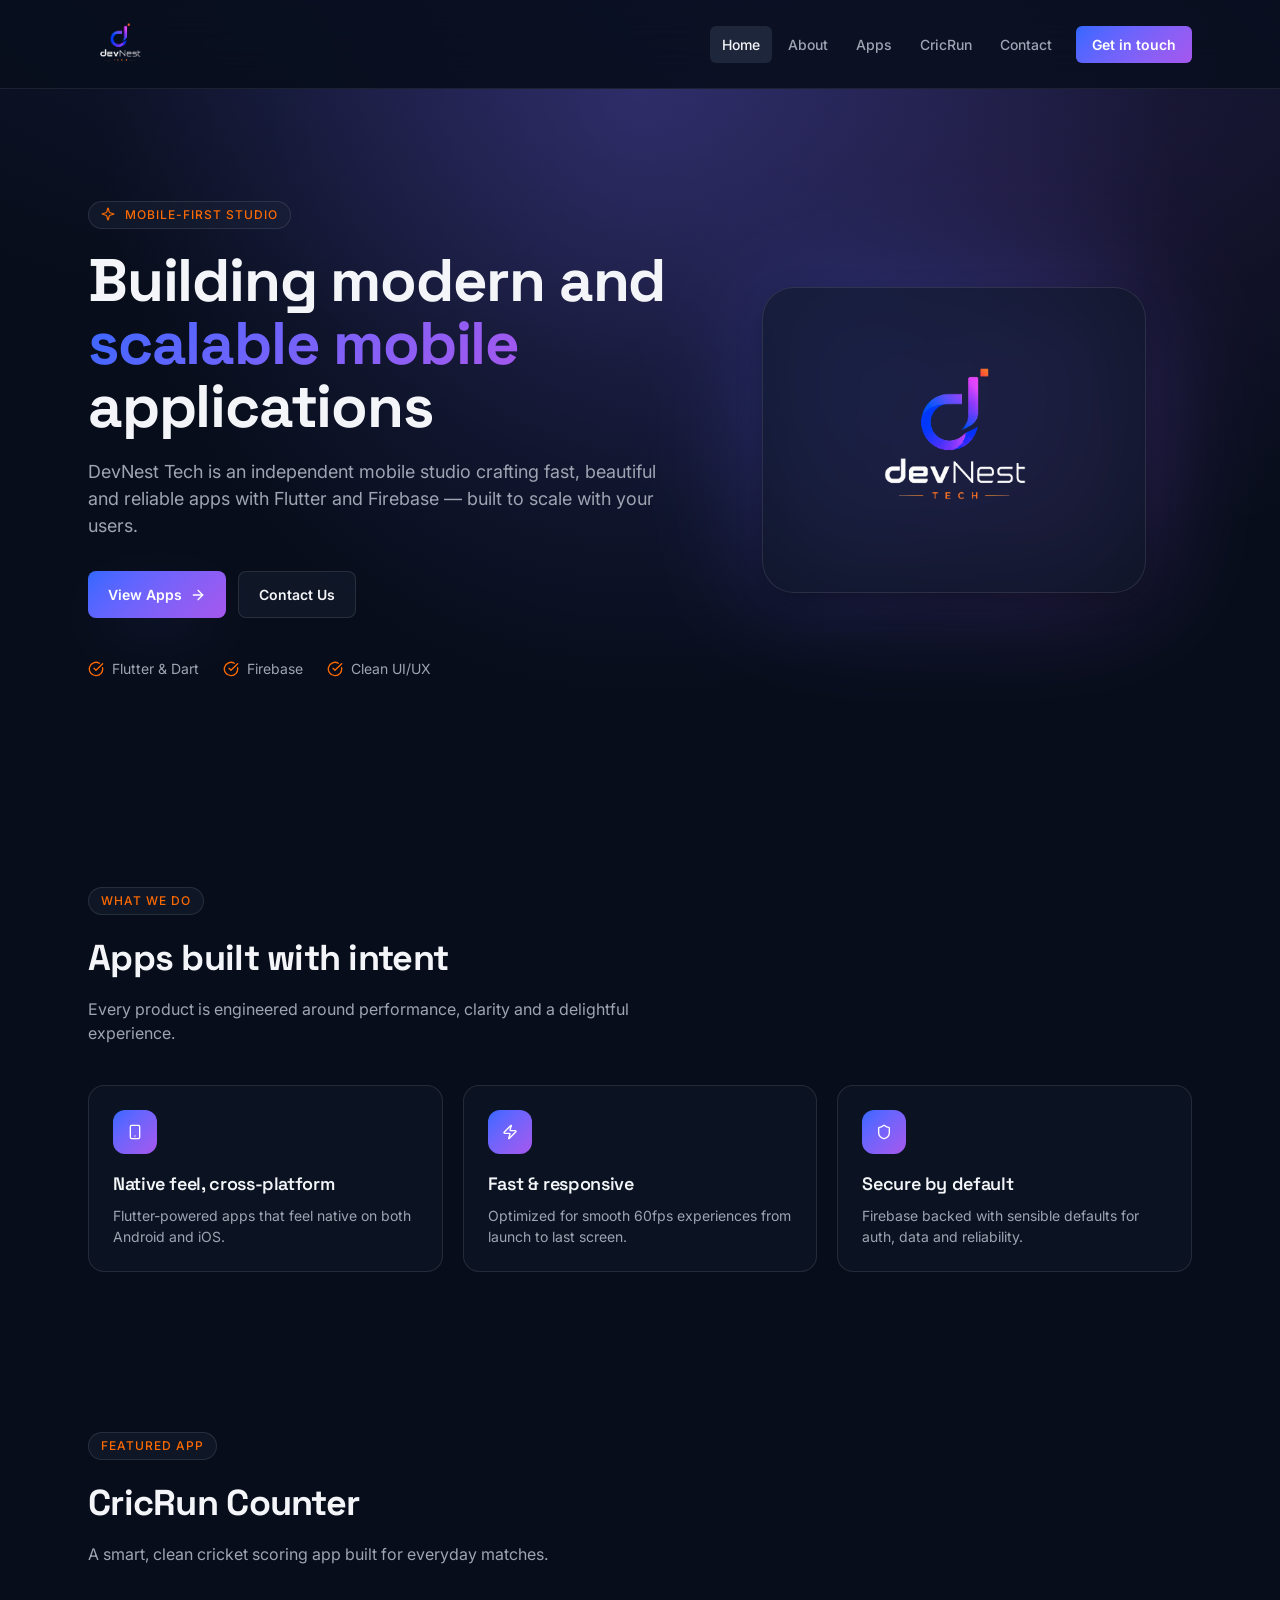
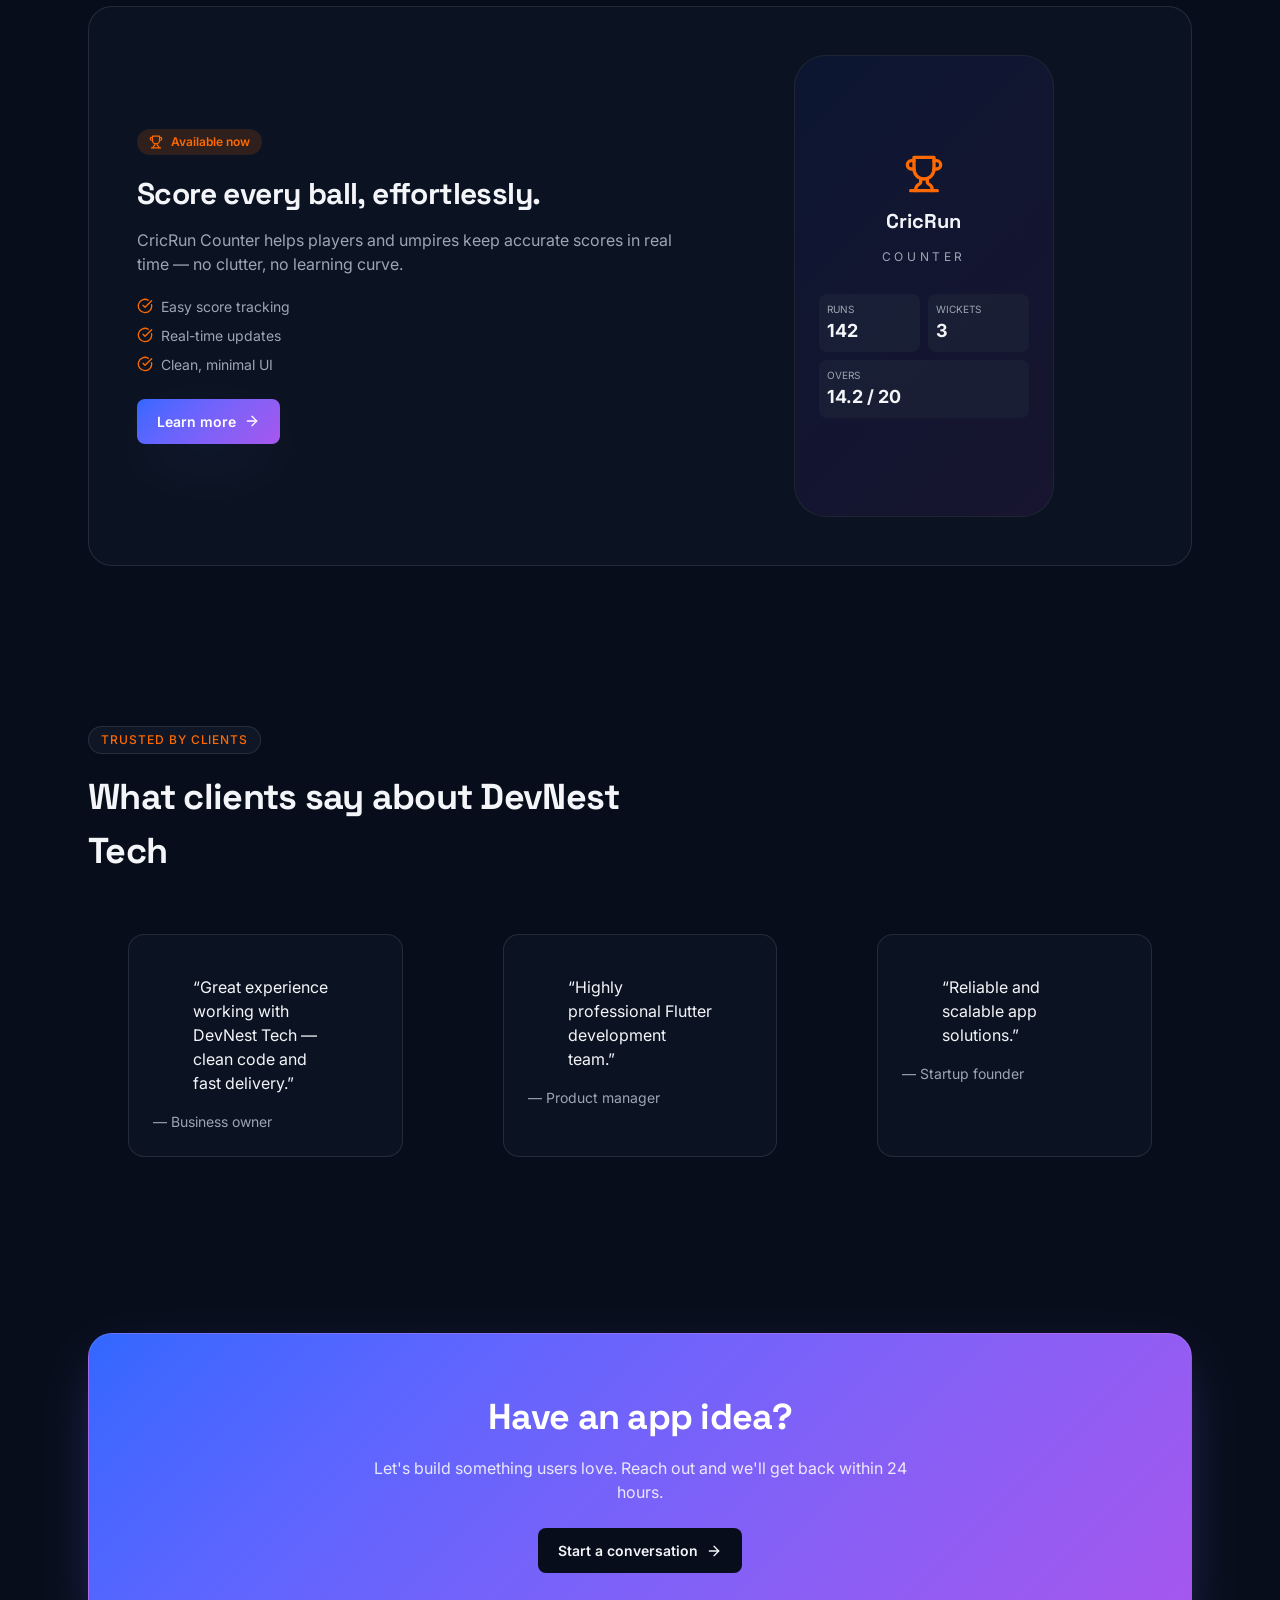
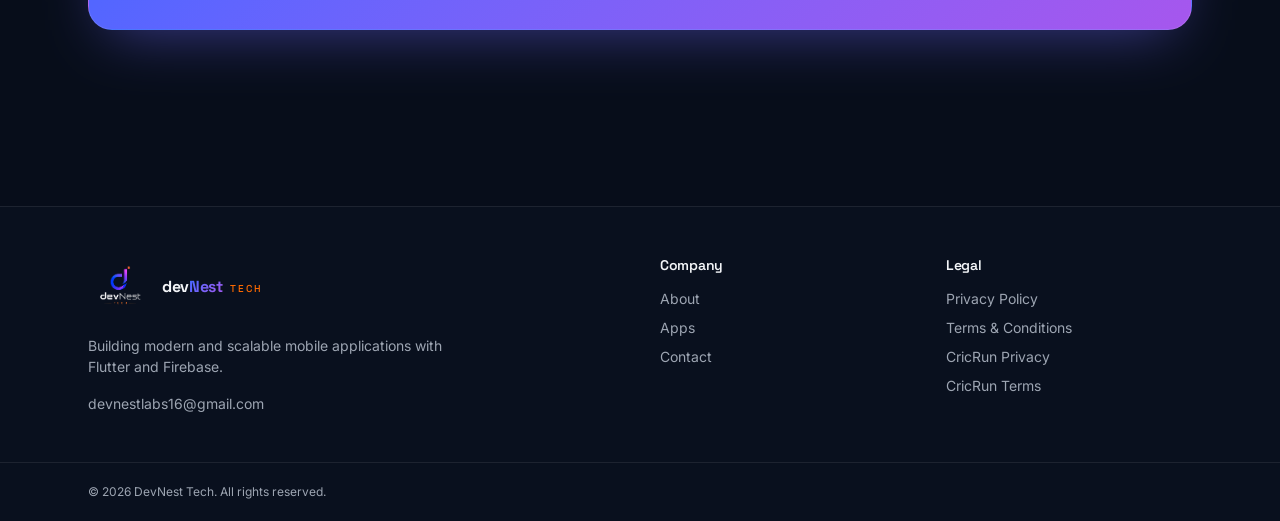
==== index.html @ 981b0563 "first commit" ====
<!doctype html>
<html lang="en">

<head>
  <meta charset="utf-8" />
  <meta name="viewport" content="width=device-width, initial-scale=1" />
  <title>DevNest Tech — Modern Mobile App Development</title>
  <meta name="description"
    content="We build modern and scalable mobile applications. Featured app: CricRun Counter — smart cricket scoring." />
  <meta name="author" content="DevNest Tech" />
  <meta property="og:site_name" content="DevNest Tech" />
  <meta property="og:type" content="website" />
  <meta property="og:title" content="DevNest Tech — Modern Mobile App Development" />
  <meta property="og:description"
    content="Building modern and scalable mobile applications with Flutter and Firebase." />
  <meta property="og:url" content="/" />
  <meta name="twitter:card" content="summary" />
  <link rel="canonical" href="/" />
  <link rel="stylesheet" href="css/style.css" />
</head>

<body>

  <div class="page-shell">
    <!-- ===== Header ===== -->
    <header class="site-header">
      <div class="site-header__inner">
        <a href="index.html" class="brand">
          <img src="images/devnest_logo.png" alt="DevNest Tech" />

        </a>
        <nav class="nav-desktop">
          <a href="index.html" data-href="/" class="nav-link is-active">Home</a>
          <a href="about.html" data-href="/about" class="nav-link">About</a>
          <a href="apps.html" data-href="/apps" class="nav-link">Apps</a>
          <a href="cricrun-counter.html" data-href="/cricrun-counter" class="nav-link">CricRun</a>
          <a href="contact.html" data-href="/contact" class="nav-link">Contact</a>
          <a href="contact.html" class="nav-cta">Get in touch</a>
        </nav>
        <button class="nav-toggle" aria-label="Toggle menu">
          <svg class="icon-lg icon-menu" viewBox="0 0 24 24" fill="none" stroke="currentColor" stroke-width="2"
            stroke-linecap="round" stroke-linejoin="round">
            <line x1="4" y1="12" x2="20" y2="12" />
            <line x1="4" y1="6" x2="20" y2="6" />
            <line x1="4" y1="18" x2="20" y2="18" />
          </svg>
          <svg class="icon-lg icon-close" style="display:none" viewBox="0 0 24 24" fill="none" stroke="currentColor"
            stroke-width="2" stroke-linecap="round" stroke-linejoin="round">
            <line x1="18" y1="6" x2="6" y2="18" />
            <line x1="6" y1="6" x2="18" y2="18" />
          </svg>
        </button>
      </div>
      <div class="nav-mobile">
        <nav class="nav-mobile__inner">
          <a href="index.html" data-href="/" class="nav-link is-active">Home</a>
          <a href="about.html" data-href="/about" class="nav-link">About</a>
          <a href="apps.html" data-href="/apps" class="nav-link">Apps</a>
          <a href="cricrun-counter.html" data-href="/cricrun-counter" class="nav-link">CricRun</a>
          <a href="contact.html" data-href="/contact" class="nav-link">Contact</a>
        </nav>
      </div>
    </header>

    <main>
      <!-- ===== Hero ===== -->
      <section class="hero">
        <div class="hero__bg"></div>
        <div class="hero__inner">
          <div class="hero__grid">
            <div>
              <span class="eyebrow">
                <svg class="icon-sm" style="display:inline;margin-right:.4rem;vertical-align:-2px" viewBox="0 0 24 24"
                  fill="none" stroke="currentColor" stroke-width="2" stroke-linecap="round" stroke-linejoin="round">
                  <path
                    d="M9.937 15.5A2 2 0 0 0 8.5 14.063l-6.135-1.582a.5.5 0 0 1 0-.962L8.5 9.936A2 2 0 0 0 9.937 8.5l1.582-6.135a.5.5 0 0 1 .963 0L14.063 8.5A2 2 0 0 0 15.5 9.937l6.135 1.581a.5.5 0 0 1 0 .964L15.5 14.063a2 2 0 0 0-1.437 1.437l-1.582 6.135a.5.5 0 0 1-.963 0z" />
                </svg>
                Mobile-first studio
              </span>
              <h1>Building modern and <span class="text-gradient-brand">scalable mobile</span> applications</h1>
              <p class="lede">DevNest Tech is an independent mobile studio crafting fast, beautiful and reliable apps
                with Flutter and Firebase — built to scale with your users.</p>
              <div class="hero__actions">
                <a href="apps.html" class="btn btn-primary">
                  View Apps
                  <svg class="icon" viewBox="0 0 24 24" fill="none" stroke="currentColor" stroke-width="2"
                    stroke-linecap="round" stroke-linejoin="round">
                    <line x1="5" y1="12" x2="19" y2="12" />
                    <polyline points="12 5 19 12 12 19" />
                  </svg>
                </a>
                <a href="contact.html" class="btn btn-secondary">Contact Us</a>
              </div>
              <div class="hero__checks">
                <span class="check-item"><svg class="icon" viewBox="0 0 24 24" fill="none" stroke="currentColor"
                    stroke-width="2" stroke-linecap="round" stroke-linejoin="round">
                    <path d="M21.801 10A10 10 0 1 1 17 3.335" />
                    <path d="m9 11 3 3L22 4" />
                  </svg> Flutter &amp; Dart</span>
                <span class="check-item"><svg class="icon" viewBox="0 0 24 24" fill="none" stroke="currentColor"
                    stroke-width="2" stroke-linecap="round" stroke-linejoin="round">
                    <path d="M21.801 10A10 10 0 1 1 17 3.335" />
                    <path d="m9 11 3 3L22 4" />
                  </svg> Firebase</span>
                <span class="check-item"><svg class="icon" viewBox="0 0 24 24" fill="none" stroke="currentColor"
                    stroke-width="2" stroke-linecap="round" stroke-linejoin="round">
                    <path d="M21.801 10A10 10 0 1 1 17 3.335" />
                    <path d="m9 11 3 3L22 4" />
                  </svg> Clean UI/UX</span>
              </div>
            </div>
            <div class="hero__art">
              <div class="hero__art-glow"></div>
              <div class="hero__art-card">
                <img src="images/devnest_logo.png" alt="DevNest Tech logo" />
              </div>
            </div>
          </div>
        </div>
      </section>

      <!-- ===== Features ===== -->
      <section class="section">
        <div class="section__head">
          <span class="eyebrow">What we do</span>
          <h2 class="section__title">Apps built with intent</h2>
          <p class="section__desc">Every product is engineered around performance, clarity and a delightful experience.
          </p>
        </div>
        <div class="grid-cards cols-3">
          <div class="card">
            <div class="card__icon">
              <svg class="icon" viewBox="0 0 24 24" fill="none" stroke="currentColor" stroke-width="2"
                stroke-linecap="round" stroke-linejoin="round">
                <rect x="5" y="2" width="14" height="20" rx="2" ry="2" />
                <path d="M12 18h.01" />
              </svg>
            </div>
            <h3 class="card__title">Native feel, cross-platform</h3>
            <p class="card__desc">Flutter-powered apps that feel native on both Android and iOS.</p>
          </div>
          <div class="card">
            <div class="card__icon">
              <svg class="icon" viewBox="0 0 24 24" fill="none" stroke="currentColor" stroke-width="2"
                stroke-linecap="round" stroke-linejoin="round">
                <path
                  d="M4 14a1 1 0 0 1-.78-1.63l9.9-10.2a.5.5 0 0 1 .86.46l-1.92 6.02A1 1 0 0 0 13 10h7a1 1 0 0 1 .78 1.63l-9.9 10.2a.5.5 0 0 1-.86-.46l1.92-6.02A1 1 0 0 0 11 14z" />
              </svg>
            </div>
            <h3 class="card__title">Fast &amp; responsive</h3>
            <p class="card__desc">Optimized for smooth 60fps experiences from launch to last screen.</p>
          </div>
          <div class="card">
            <div class="card__icon">
              <svg class="icon" viewBox="0 0 24 24" fill="none" stroke="currentColor" stroke-width="2"
                stroke-linecap="round" stroke-linejoin="round">
                <path
                  d="M20 13c0 5-3.5 7.5-7.66 8.95a1 1 0 0 1-.67-.01C7.5 20.5 4 18 4 13V6a1 1 0 0 1 1-1c2 0 4.5-1.2 6.24-2.72a1.17 1.17 0 0 1 1.52 0C14.51 3.81 17 5 19 5a1 1 0 0 1 1 1z" />
              </svg>
            </div>
            <h3 class="card__title">Secure by default</h3>
            <p class="card__desc">Firebase backed with sensible defaults for auth, data and reliability.</p>
          </div>
        </div>
      </section>

      <!-- ===== Featured App ===== -->
      <section class="section">
        <div class="section__head">
          <span class="eyebrow">Featured app</span>
          <h2 class="section__title">CricRun Counter</h2>
          <p class="section__desc">A smart, clean cricket scoring app built for everyday matches.</p>
        </div>
        <div class="feature-panel">
          <div>
            <div class="badge-pill">
              <svg class="icon-sm" viewBox="0 0 24 24" fill="none" stroke="currentColor" stroke-width="2"
                stroke-linecap="round" stroke-linejoin="round">
                <path d="M6 9H4.5a2.5 2.5 0 0 1 0-5H6" />
                <path d="M18 9h1.5a2.5 2.5 0 0 0 0-5H18" />
                <path d="M4 22h16" />
                <path d="M10 14.66V17c0 .55-.47.98-.97 1.21C7.85 18.75 7 20.24 7 22" />
                <path d="M14 14.66V17c0 .55.47.98.97 1.21C16.15 18.75 17 20.24 17 22" />
                <path d="M18 2H6v7a6 6 0 0 0 12 0V2Z" />
              </svg>
              Available now
            </div>
            <h3>Score every ball, effortlessly.</h3>
            <p class="desc">CricRun Counter helps players and umpires keep accurate scores in real time — no clutter, no
              learning curve.</p>
            <ul>
              <li class="check-item"><svg class="icon" viewBox="0 0 24 24" fill="none" stroke="currentColor"
                  stroke-width="2" stroke-linecap="round" stroke-linejoin="round">
                  <path d="M21.801 10A10 10 0 1 1 17 3.335" />
                  <path d="m9 11 3 3L22 4" />
                </svg> Easy score tracking</li>
              <li class="check-item"><svg class="icon" viewBox="0 0 24 24" fill="none" stroke="currentColor"
                  stroke-width="2" stroke-linecap="round" stroke-linejoin="round">
                  <path d="M21.801 10A10 10 0 1 1 17 3.335" />
                  <path d="m9 11 3 3L22 4" />
                </svg> Real-time updates</li>
              <li class="check-item"><svg class="icon" viewBox="0 0 24 24" fill="none" stroke="currentColor"
                  stroke-width="2" stroke-linecap="round" stroke-linejoin="round">
                  <path d="M21.801 10A10 10 0 1 1 17 3.335" />
                  <path d="m9 11 3 3L22 4" />
                </svg> Clean, minimal UI</li>
            </ul>
            <a href="cricrun-counter.html" class="btn btn-primary">
              Learn more
              <svg class="icon" viewBox="0 0 24 24" fill="none" stroke="currentColor" stroke-width="2"
                stroke-linecap="round" stroke-linejoin="round">
                <line x1="5" y1="12" x2="19" y2="12" />
                <polyline points="12 5 19 12 12 19" />
              </svg>
            </a>
          </div>
          <div class="phone-mock">
            <div class="phone-mock__tint"></div>
            <div class="phone-mock__content">
              <svg class="icon-lg" style="width:2.5rem;height:2.5rem;color:var(--brand-orange)" viewBox="0 0 24 24"
                fill="none" stroke="currentColor" stroke-width="2" stroke-linecap="round" stroke-linejoin="round">
                <path d="M6 9H4.5a2.5 2.5 0 0 1 0-5H6" />
                <path d="M18 9h1.5a2.5 2.5 0 0 0 0-5H18" />
                <path d="M4 22h16" />
                <path d="M10 14.66V17c0 .55-.47.98-.97 1.21C7.85 18.75 7 20.24 7 22" />
                <path d="M14 14.66V17c0 .55.47.98.97 1.21C16.15 18.75 17 20.24 17 22" />
                <path d="M18 2H6v7a6 6 0 0 0 12 0V2Z" />
              </svg>
              <p class="phone-mock__title">CricRun</p>
              <p class="phone-mock__sub">Counter</p>
              <div class="phone-mock__stats">
                <div class="stat-box">
                  <p class="stat-box__label">Runs</p>
                  <p class="stat-box__value">142</p>
                </div>
                <div class="stat-box">
                  <p class="stat-box__label">Wickets</p>
                  <p class="stat-box__value">3</p>
                </div>
                <div class="stat-box span-2">
                  <p class="stat-box__label">Overs</p>
                  <p class="stat-box__value">14.2 / 20</p>
                </div>
              </div>
            </div>
          </div>
        </div>
      </section>

      <!-- ===== Testimonials ===== -->
      <section class="section">
        <div class="section__head">
          <span class="eyebrow">Trusted by clients</span>
          <h2 class="section__title">What clients say about DevNest Tech</h2>
        </div>
        <div class="grid-cards cols-3">
          <figure class="testimonial">
            <blockquote>&ldquo;Great experience working with DevNest Tech — clean code and fast delivery.&rdquo;
            </blockquote>
            <figcaption>— Business owner</figcaption>
          </figure>
          <figure class="testimonial">
            <blockquote>&ldquo;Highly professional Flutter development team.&rdquo;</blockquote>
            <figcaption>— Product manager</figcaption>
          </figure>
          <figure class="testimonial">
            <blockquote>&ldquo;Reliable and scalable app solutions.&rdquo;</blockquote>
            <figcaption>— Startup founder</figcaption>
          </figure>
        </div>
      </section>

      <!-- ===== CTA ===== -->
      <section class="section">
        <div class="cta-banner">
          <h2>Have an app idea?</h2>
          <p>Let's build something users love. Reach out and we'll get back within 24 hours.</p>
          <a href="contact.html" class="btn">
            Start a conversation
            <svg class="icon" viewBox="0 0 24 24" fill="none" stroke="currentColor" stroke-width="2"
              stroke-linecap="round" stroke-linejoin="round">
              <line x1="5" y1="12" x2="19" y2="12" />
              <polyline points="12 5 19 12 12 19" />
            </svg>
          </a>
        </div>
      </section>
    </main>

    <!-- ===== Footer ===== -->
    <footer class="site-footer">
      <div class="site-footer__grid">
        <div class="footer-brand">
          <a href="index.html" class="brand">
            <img src="images/devnest_logo.png" alt="DevNest Tech" />
            <div class="brand__text">
              <span class="brand__name">dev<span class="text-gradient-brand">Nest</span> <span class="brand__tag"
                  style="margin-left:.25rem">Tech</span></span>
            </div>
          </a>
          <p>Building modern and scalable mobile applications with Flutter and Firebase.</p>
          <p><a href="mailto:devnestlabs16@gmail.com">devnestlabs16@gmail.com</a></p>
        </div>
        <div class="footer-col">
          <h4>Company</h4>
          <ul>
            <li><a href="about.html">About</a></li>
            <li><a href="apps.html">Apps</a></li>
            <li><a href="contact.html">Contact</a></li>
          </ul>
        </div>
        <div class="footer-col">
          <h4>Legal</h4>
          <ul>
            <li><a href="privacy.html">Privacy Policy</a></li>
            <li><a href="terms.html">Terms &amp; Conditions</a></li>
            <li><a href="cricrun-counter-privacy.html">CricRun Privacy</a></li>
            <li><a href="cricrun-counter-terms.html">CricRun Terms</a></li>
          </ul>
        </div>
      </div>
      <div class="site-footer__bottom">
        <div class="site-footer__bottom-inner">
          <span id="footer-year">© 2026 DevNest Tech. All rights reserved.</span>
        </div>
      </div>
    </footer>
  </div>

  <script src="js/main.js"></script>
  <script>
    document.getElementById("footer-year").textContent = "© " + new Date().getFullYear() + " DevNest Tech. All rights reserved.";
  </script>
</body>

</html>
---- css/style.css ----
/* ==========================================================================
   DevNest Tech — Static site styles
   Converted from a Tailwind v4 + shadcn/ui React project.
   All design tokens (colors, gradients, shadows, radius) preserved exactly.
   ========================================================================== */

@import url("https://fonts.googleapis.com/css2?family=Inter:wght@400;500;600;700&family=Space+Grotesk:wght@500;600;700&display=swap");

:root {
  --radius: 0.75rem;
  --radius-sm: calc(var(--radius) - 4px);
  --radius-md: calc(var(--radius) - 2px);
  --radius-lg: var(--radius);
  --radius-xl: calc(var(--radius) + 4px);

  /* Dark theme only — premium look */
  --background: oklch(0.16 0.03 265);
  --foreground: oklch(0.97 0.005 250);
  --card: oklch(0.21 0.035 265);
  --card-foreground: oklch(0.97 0.005 250);
  --popover: oklch(0.21 0.035 265);
  --popover-foreground: oklch(0.97 0.005 250);
  --primary: oklch(0.62 0.22 280);
  --primary-foreground: oklch(0.99 0 0);
  --secondary: oklch(0.27 0.04 265);
  --secondary-foreground: oklch(0.97 0.005 250);
  --muted: oklch(0.24 0.035 265);
  --muted-foreground: oklch(0.72 0.02 260);
  --accent: oklch(0.7 0.19 45);
  --accent-foreground: oklch(0.15 0.02 265);
  --destructive: oklch(0.65 0.22 25);
  --destructive-foreground: oklch(0.99 0 0);
  --border: oklch(1 0 0 / 10%);
  --input: oklch(1 0 0 / 12%);
  --ring: oklch(0.62 0.22 280);

  --brand-blue: oklch(0.58 0.24 265);
  --brand-purple: oklch(0.62 0.22 305);
  --brand-orange: oklch(0.7 0.2 45);

  --gradient-brand: linear-gradient(135deg, oklch(0.58 0.24 265), oklch(0.62 0.22 305));
  --gradient-hero: radial-gradient(ellipse at top, oklch(0.62 0.22 280 / 0.25), transparent 60%);
  --shadow-glow: 0 20px 60px -20px oklch(0.62 0.22 280 / 0.5);
  --shadow-card: 0 8px 30px -10px oklch(0 0 0 / 0.5);

  --font-display: "Space Grotesk", system-ui, sans-serif;
  --font-sans: "Inter", system-ui, sans-serif;
}

/* ---------- Reset / base ---------- */
* {
  box-sizing: border-box;
  border-color: var(--border);
}

html {
  scroll-behavior: smooth;
}

body {
  margin: 0;
  min-height: 100vh;
  background-color: var(--background);
  color: var(--foreground);
  font-family: var(--font-sans);
  -webkit-font-smoothing: antialiased;
  background-image:
    radial-gradient(ellipse 80% 50% at 50% -10%, oklch(0.62 0.22 280 / 0.15), transparent),
    radial-gradient(ellipse 60% 40% at 80% 20%, oklch(0.62 0.22 305 / 0.1), transparent);
  background-attachment: fixed;
  line-height: 1.5;
}

h1,
h2,
h3,
h4 {
  font-family: var(--font-display);
  letter-spacing: -0.02em;
  margin: 0;
}

p {
  margin: 0;
}

a {
  color: inherit;
  text-decoration: none;
}

ul,
li {
  margin: 0;
  padding: 0;
  list-style: none;
}

img {
  display: block;
  max-width: 100%;
}

button {
  font-family: inherit;
  cursor: pointer;
}

input,
textarea {
  font-family: inherit;
}

/* ---------- Utility classes ---------- */
.text-gradient-brand {
  background: var(--gradient-brand);
  -webkit-background-clip: text;
  background-clip: text;
  color: transparent;
}

.bg-gradient-brand {
  background: var(--gradient-brand);
}

.shadow-glow {
  box-shadow: var(--shadow-glow);
}

.shadow-card {
  box-shadow: var(--shadow-card);
}

.container {
  margin-left: auto;
  margin-right: auto;
  max-width: 72rem;
  /* 6xl */
  padding-left: 1rem;
  padding-right: 1rem;
}

@media (min-width: 640px) {
  .container {
    padding-left: 1.5rem;
    padding-right: 1.5rem;
  }
}

.eyebrow {
  display: inline-block;
  border-radius: 9999px;
  border: 1px solid var(--border);
  background-color: oklch(0.27 0.04 265 / 0.4);
  padding: 0.25rem 0.75rem;
  font-size: 0.75rem;
  font-weight: 500;
  text-transform: uppercase;
  letter-spacing: 0.08em;
  color: var(--brand-orange);
}

.btn {
  display: inline-flex;
  align-items: center;
  justify-content: center;
  gap: 0.5rem;
  border-radius: 0.5rem;
  padding: 0.75rem 1.25rem;
  font-size: 0.875rem;
  font-weight: 600;
  border: none;
  transition: transform 0.2s ease, background-color 0.2s ease;
  white-space: nowrap;
}

.btn-primary {
  background: var(--gradient-brand);
  color: white;
  box-shadow: var(--shadow-glow);
}

.btn-primary:hover {
  transform: scale(1.03);
}

.btn-secondary {
  border: 1px solid var(--border);
  background-color: oklch(0.27 0.04 265 / 0.4);
  color: var(--foreground);
}

.btn-secondary:hover {
  background-color: var(--secondary);
}

.icon {
  width: 1rem;
  height: 1rem;
  flex-shrink: 0;
  display: inline-block;
  vertical-align: middle;
}

.icon-sm {
  width: 0.875rem;
  height: 0.875rem;
}

.icon-lg {
  width: 1.5rem;
  height: 1.5rem;
}

.check-item {
  display: flex;
  align-items: center;
  gap: 0.5rem;
}

.check-item .icon {
  color: var(--brand-orange);
}

/* ==========================================================================
   Header / Nav
   ========================================================================== */
.site-header {
  position: sticky;
  top: 0;
  z-index: 50;
  border-bottom: 1px solid oklch(1 0 0 / 8%);
  background-color: oklch(0.16 0.03 265 / 0.7);
  backdrop-filter: blur(20px);
}

.site-header__inner {
  margin: 0 auto;
  max-width: 72rem;
  display: flex;
  align-items: center;
  justify-content: space-between;
  padding: 0.75rem 1rem;
}

@media (min-width: 640px) {
  .site-header__inner {
    padding: 0.75rem 1.5rem;
  }
}

.brand {
  display: flex;
  align-items: center;
  gap: 0.625rem;
}

.brand img {
  height: 4rem;
  width: 4rem;
  object-fit: contain;
}

.brand__text {
  display: flex;
  flex-direction: column;
  line-height: 1;
}

.brand__name {
  font-family: var(--font-display);
  font-size: 1rem;
  font-weight: 700;
  letter-spacing: -0.02em;
}

.brand__tag {
  font-size: 0.625rem;
  font-weight: 500;
  text-transform: uppercase;
  letter-spacing: 0.2em;
  color: var(--brand-orange);
}

.nav-desktop {
  display: none;
  align-items: center;
  gap: 0.25rem;
}

@media (min-width: 768px) {
  .nav-desktop {
    display: flex;
  }
}

.nav-link {
  border-radius: 0.375rem;
  padding: 0.5rem 0.75rem;
  font-size: 0.875rem;
  font-weight: 500;
  color: var(--muted-foreground);
  transition: background-color 0.2s ease, color 0.2s ease;
}

.nav-link:hover {
  background-color: var(--secondary);
  color: var(--foreground);
}

.nav-link.is-active {
  background-color: var(--secondary);
  color: var(--foreground);
}

.nav-cta {
  margin-left: 0.5rem;
  border-radius: 0.375rem;
  background: var(--gradient-brand);
  padding: 0.5rem 1rem;
  font-size: 0.875rem;
  font-weight: 600;
  color: white;
  box-shadow: var(--shadow-glow);
  transition: transform 0.2s ease;
}

.nav-cta:hover {
  transform: scale(1.03);
}

.nav-toggle {
  display: inline-flex;
  border-radius: 0.375rem;
  padding: 0.5rem;
  background: transparent;
  border: none;
  color: var(--foreground);
}

@media (min-width: 768px) {
  .nav-toggle {
    display: none;
  }
}

.nav-mobile {
  display: none;
  border-top: 1px solid oklch(1 0 0 / 8%);
}

.nav-mobile.is-open {
  display: block;
}

@media (min-width: 768px) {
  .nav-mobile {
    display: none !important;
  }
}

.nav-mobile__inner {
  margin: 0 auto;
  max-width: 72rem;
  display: flex;
  flex-direction: column;
  padding: 0.75rem 1rem;
}

@media (min-width: 640px) {
  .nav-mobile__inner {
    padding: 0.75rem 1.5rem;
  }
}

.nav-mobile .nav-link {
  padding: 0.625rem 0.75rem;
}

/* ==========================================================================
   Hero / generic sections
   ========================================================================== */
.hero {
  position: relative;
  overflow: hidden;
}

.hero__bg {
  pointer-events: none;
  position: absolute;
  inset: 0;
  z-index: -1;
  background: var(--gradient-hero);
}

.hero__inner {
  margin: 0 auto;
  max-width: 72rem;
  padding: 5rem 1rem 6rem;
}

@media (min-width: 640px) {
  .hero__inner {
    padding: 7rem 1.5rem 8rem;
  }
}

.hero__grid {
  display: grid;
  align-items: center;
  gap: 3rem;
}

@media (min-width: 768px) {
  .hero__grid {
    grid-template-columns: 1.1fr 0.9fr;
  }
}

.hero h1 {
  margin-top: 1.25rem;
  font-size: 2.25rem;
  font-weight: 700;
  line-height: 1.05;
  letter-spacing: -0.02em;
}

@media (min-width: 640px) {
  .hero h1 {
    font-size: 3.75rem;
  }
}

.hero p.lede {
  margin-top: 1.25rem;
  max-width: 36rem;
  color: var(--muted-foreground);
  font-size: 1rem;
}

@media (min-width: 640px) {
  .hero p.lede {
    font-size: 1.125rem;
  }
}

.hero__actions {
  margin-top: 2rem;
  display: flex;
  flex-wrap: wrap;
  gap: 0.75rem;
}

.hero__checks {
  margin-top: 2.5rem;
  display: flex;
  flex-wrap: wrap;
  gap: 1.5rem;
  font-size: 0.875rem;
  color: var(--muted-foreground);
}

.hero__art {
  position: relative;
  margin: 0 auto;
  width: 100%;
  max-width: 24rem;
}

.hero__art-glow {
  position: absolute;
  inset: 0;
  z-index: -1;
  border-radius: 2rem;
  background: var(--gradient-brand);
  filter: blur(64px);
  opacity: 0.3;
}

.hero__art-card {
  border-radius: 2rem;
  border: 1px solid var(--border);
  background-color: oklch(0.21 0.035 265 / 0.6);
  padding: 2.5rem;
  backdrop-filter: blur(12px);
  box-shadow: var(--shadow-card);
}

.hero__art-card img {
  margin: 0 auto;
  height: 14rem;
  width: 14rem;
  object-fit: contain;
}

/* Section */
.section {
  margin: 0 auto;
  max-width: 72rem;
  padding: 4rem 1rem;
}

@media (min-width: 640px) {
  .section {
    padding: 5rem 1.5rem;
  }
}

.section__head {
  margin-bottom: 2.5rem;
  max-width: 36rem;
}

.section__title {
  margin-top: 1rem;
  font-size: 1.875rem;
  font-weight: 700;
  letter-spacing: -0.02em;
}

@media (min-width: 640px) {
  .section__title {
    font-size: 2.25rem;
  }
}

.section__desc {
  margin-top: 0.75rem;
  color: var(--muted-foreground);
}

/* Grids */
.grid-cards {
  display: grid;
  gap: 1.25rem;
}

.grid-cards.cols-2 {
  grid-template-columns: 1fr;
}

.grid-cards.cols-3 {
  grid-template-columns: 1fr;
}

@media (min-width: 640px) {

  .grid-cards.cols-2,
  .grid-cards.cols-3 {
    grid-template-columns: repeat(2, 1fr);
  }
}

@media (min-width: 1024px) {
  .grid-cards.cols-3 {
    grid-template-columns: repeat(3, 1fr);
  }
}

/* Card */
.card {
  border-radius: 1rem;
  border: 1px solid var(--border);
  background-color: oklch(0.21 0.035 265 / 0.6);
  padding: 1.5rem;
  transition: border-color 0.2s ease;
}

.card:hover {
  border-color: oklch(0.62 0.22 305 / 0.5);
}

.card__icon {
  display: inline-flex;
  height: 2.75rem;
  width: 2.75rem;
  align-items: center;
  justify-content: center;
  border-radius: 0.75rem;
  background: var(--gradient-brand);
  color: white;
}

.card__title {
  margin-top: 1rem;
  font-size: 1.125rem;
  font-weight: 600;
}

.card__desc {
  margin-top: 0.5rem;
  font-size: 0.875rem;
  color: var(--muted-foreground);
}

/* Featured app section (home) */
.feature-panel {
  display: grid;
  align-items: center;
  gap: 2rem;
  border-radius: 1.5rem;
  border: 1px solid var(--border);
  background-color: oklch(0.21 0.035 265 / 0.6);
  padding: 2rem;
}

@media (min-width: 640px) {
  .feature-panel {
    padding: 3rem;
  }
}

@media (min-width: 768px) {
  .feature-panel {
    grid-template-columns: 1.1fr 0.9fr;
  }
}

.badge-pill {
  display: inline-flex;
  align-items: center;
  gap: 0.5rem;
  border-radius: 9999px;
  background-color: oklch(0.7 0.2 45 / 0.15);
  padding: 0.25rem 0.75rem;
  font-size: 0.75rem;
  font-weight: 600;
  color: var(--brand-orange);
}

.feature-panel h3 {
  margin-top: 1rem;
  font-size: 1.5rem;
  font-weight: 700;
}

@media (min-width: 640px) {
  .feature-panel h3 {
    font-size: 1.875rem;
  }
}

.feature-panel p.desc {
  margin-top: 0.75rem;
  color: var(--muted-foreground);
}

.feature-panel ul {
  margin-top: 1.25rem;
  display: flex;
  flex-direction: column;
  gap: 0.5rem;
  font-size: 0.875rem;
  color: var(--muted-foreground);
}

.feature-panel .btn {
  margin-top: 1.5rem;
}

.phone-mock {
  position: relative;
  margin: 0 auto;
  aspect-ratio: 9 / 16;
  width: 100%;
  max-width: 16.25rem;
  overflow: hidden;
  border-radius: 2rem;
  border: 1px solid var(--border);
  background-color: var(--background);
}

.phone-mock__tint {
  position: absolute;
  inset: 0;
  background: var(--gradient-brand);
  opacity: 0.1;
}

.phone-mock__content {
  position: relative;
  display: flex;
  height: 100%;
  flex-direction: column;
  align-items: center;
  justify-content: center;
  gap: 0.75rem;
  padding: 1.5rem;
  text-align: center;
}

.phone-mock__title {
  font-family: var(--font-display);
  font-size: 1.25rem;
  font-weight: 700;
}

.phone-mock__sub {
  font-size: 0.75rem;
  text-transform: uppercase;
  letter-spacing: 0.3em;
  color: var(--muted-foreground);
}

.phone-mock__stats {
  margin-top: 1rem;
  display: grid;
  width: 100%;
  grid-template-columns: repeat(2, 1fr);
  gap: 0.5rem;
  text-align: left;
}

.stat-box {
  border-radius: 0.5rem;
  background-color: oklch(0.27 0.04 265 / 0.6);
  padding: 0.5rem;
}

.stat-box.span-2 {
  grid-column: span 2 / span 2;
}

.stat-box__label {
  font-size: 0.625rem;
  text-transform: uppercase;
  color: var(--muted-foreground);
}

.stat-box__value {
  font-size: 1.125rem;
  font-weight: 700;
}

/* Testimonials */
.testimonial {
  border-radius: 1rem;
  border: 1px solid var(--border);
  background-color: oklch(0.21 0.035 265 / 0.6);
  padding: 1.5rem;
}

.testimonial blockquote {
  color: var(--foreground);
}

.testimonial figcaption {
  margin-top: 1rem;
  font-size: 0.875rem;
  color: var(--muted-foreground);
}

/* CTA banner */
.cta-banner {
  overflow: hidden;
  border-radius: 1.5rem;
  border: 1px solid var(--border);
  background: var(--gradient-brand);
  padding: 2.5rem;
  text-align: center;
  box-shadow: var(--shadow-glow);
}

@media (min-width: 640px) {
  .cta-banner {
    padding: 3.5rem;
  }
}

.cta-banner h2 {
  font-size: 1.875rem;
  font-weight: 700;
  color: white;
}

@media (min-width: 640px) {
  .cta-banner h2 {
    font-size: 2.25rem;
  }
}

.cta-banner p {
  margin: 0.75rem auto 0;
  max-width: 36rem;
  color: oklch(1 0 0 / 0.85);
}

.cta-banner .btn {
  margin-top: 1.5rem;
  background-color: var(--background);
  color: var(--foreground);
  box-shadow: none;
}

.cta-banner .btn:hover {
  background-color: var(--card);
}

/* ==========================================================================
   Apps grid page
   ========================================================================== */
.app-card {
  position: relative;
  overflow: hidden;
  display: block;
  border-radius: 1rem;
  border: 1px solid var(--border);
  background-color: oklch(0.21 0.035 265 / 0.6);
  padding: 1.5rem;
  transition: border-color 0.2s ease;
}

.app-card:hover {
  border-color: oklch(0.62 0.22 305 / 0.6);
}

.app-card:hover .app-card__arrow {
  transform: translateX(0.25rem);
}

.app-card__glow {
  position: absolute;
  right: -3rem;
  top: -3rem;
  height: 10rem;
  width: 10rem;
  border-radius: 9999px;
  background: var(--gradient-brand);
  opacity: 0.2;
  filter: blur(40px);
}

.app-card__top {
  position: relative;
  display: flex;
  align-items: center;
  justify-content: space-between;
}

.app-card__arrow {
  color: var(--muted-foreground);
  transition: transform 0.2s ease;
}

.app-card h3 {
  position: relative;
  margin-top: 1.25rem;
  font-size: 1.5rem;
  font-weight: 700;
}

.app-card p {
  position: relative;
  margin-top: 0.5rem;
  font-size: 0.875rem;
  color: var(--muted-foreground);
}

.app-card--soon {
  display: flex;
  flex-direction: column;
  justify-content: center;
  border-radius: 1rem;
  border: 1px dashed var(--border);
  background-color: oklch(0.21 0.035 265 / 0.3);
  padding: 1.5rem;
  text-align: center;
}

.app-card--soon p:first-child {
  font-size: 0.875rem;
  font-weight: 600;
  color: var(--foreground);
}

.app-card--soon p:last-child {
  margin-top: 0.25rem;
  font-size: 0.875rem;
  color: var(--muted-foreground);
}

/* ==========================================================================
   About page
   ========================================================================== */
.about-card svg {
  color: var(--brand-orange);
}

.about-card h3 {
  margin-top: 0.75rem;
  font-size: 1.125rem;
  font-weight: 600;
}

.about-card p {
  margin-top: 0.5rem;
  font-size: 0.875rem;
  color: var(--muted-foreground);
}

.link-brand {
  color: var(--brand-orange);
  text-decoration: underline;
}

/* ==========================================================================
   Contact page
   ========================================================================== */
.contact-hero {
  margin: 0 auto;
  max-width: 72rem;
  padding: 4rem 1rem;
}

@media (min-width: 640px) {
  .contact-hero {
    padding: 5rem 1.5rem;
  }
}

.contact-hero__copy {
  max-width: 36rem;
}

.contact-hero h1 {
  margin-top: 1rem;
  font-size: 2.25rem;
  font-weight: 700;
}

@media (min-width: 640px) {
  .contact-hero h1 {
    font-size: 3rem;
  }
}

.contact-hero p {
  margin-top: 0.75rem;
  color: var(--muted-foreground);
}

.contact-grid {
  margin-top: 2.5rem;
  display: grid;
  gap: 2rem;
}

@media (min-width: 768px) {
  .contact-grid {
    grid-template-columns: 1fr 1.2fr;
  }
}

.contact-cards {
  display: flex;
  flex-direction: column;
  gap: 1rem;
}

.contact-card {
  display: flex;
  gap: 1rem;
  border-radius: 1rem;
  border: 1px solid var(--border);
  background-color: oklch(0.21 0.035 265 / 0.6);
  padding: 1.25rem;
  transition: border-color 0.2s ease;
}

.contact-card:hover {
  border-color: oklch(0.62 0.22 305 / 0.5);
}

.contact-card svg {
  flex-shrink: 0;
  color: var(--brand-orange);
}

.contact-card__label {
  font-size: 0.75rem;
  text-transform: uppercase;
  letter-spacing: 0.05em;
  color: var(--muted-foreground);
}

.contact-card__value {
  font-size: 0.875rem;
  font-weight: 500;
  overflow: hidden;
  text-overflow: ellipsis;
  white-space: nowrap;
}

.contact-form {
  border-radius: 1rem;
  border: 1px solid var(--border);
  background-color: oklch(0.21 0.035 265 / 0.6);
  padding: 1.5rem;
}

@media (min-width: 640px) {
  .contact-form {
    padding: 2rem;
  }
}

.form-stack {
  display: flex;
  flex-direction: column;
  gap: 1rem;
}

.form-field label {
  font-size: 0.875rem;
  font-weight: 500;
}

.form-field input,
.form-field textarea {
  margin-top: 0.375rem;
  width: 100%;
  border-radius: 0.5rem;
  border: 1px solid var(--border);
  background-color: oklch(0.16 0.03 265 / 0.6);
  padding: 0.625rem 0.75rem;
  font-size: 0.875rem;
  color: var(--foreground);
  outline: none;
}

.form-field input::placeholder,
.form-field textarea::placeholder {
  color: oklch(0.72 0.02 260 / 0.6);
}

.form-field input:focus,
.form-field textarea:focus {
  border-color: var(--brand-purple);
  box-shadow: 0 0 0 2px oklch(0.62 0.22 305 / 0.3);
}

.form-submit {
  width: 100%;
}

.form-status {
  text-align: center;
  font-size: 0.875rem;
  color: var(--muted-foreground);
}

/* ==========================================================================
   CricRun Counter page
   ========================================================================== */
.cricrun-hero__inner {
  padding-bottom: 3rem;
}

@media (min-width: 640px) {
  .cricrun-hero__inner {
    padding-top: 6rem;
  }
}

.cricrun-hero__grid {
  display: grid;
  align-items: center;
  gap: 2.5rem;
}

@media (min-width: 768px) {
  .cricrun-hero__grid {
    grid-template-columns: 1.1fr 0.9fr;
  }
}

.cricrun-hero h1 {
  margin-top: 1.25rem;
  font-size: 2.25rem;
  font-weight: 700;
  line-height: 1.1;
}

@media (min-width: 640px) {
  .cricrun-hero h1 {
    font-size: 3.75rem;
  }
}

.cricrun-phone {
  position: relative;
  margin: 0 auto;
  aspect-ratio: 9 / 16;
  width: 100%;
  max-width: 17.5rem;
  overflow: hidden;
  border-radius: 2rem;
  border: 1px solid var(--border);
  background-color: var(--background);
  box-shadow: var(--shadow-card);
}

.cricrun-phone__tint {
  position: absolute;
  inset: 0;
  background: var(--gradient-brand);
  opacity: 0.1;
}

.cricrun-phone__content {
  position: relative;
  display: flex;
  height: 100%;
  flex-direction: column;
  gap: 0.75rem;
  padding: 1.25rem;
}

.cricrun-phone__title {
  text-align: center;
  font-family: var(--font-display);
  font-size: 1.25rem;
  font-weight: 700;
}

.cricrun-phone__stats {
  display: grid;
  grid-template-columns: repeat(2, 1fr);
  gap: 0.5rem;
}

.cricrun-phone__pad {
  margin-top: auto;
  display: grid;
  grid-template-columns: repeat(3, 1fr);
  gap: 0.5rem;
  font-size: 0.75rem;
  font-weight: 700;
}

.pad-btn {
  border-radius: 0.5rem;
  background-color: oklch(0.27 0.04 265 / 0.6);
  padding: 0.75rem 0;
  text-align: center;
}

.preview-img-wrap {
  display: flex;
  justify-content: center;
}

.preview-img {
  width: 100%;
  max-width: 20rem;
  border-radius: 1rem;
  border: 1px solid var(--border);
  box-shadow: var(--shadow-card);
}

.legal-panel {
  border-radius: 1.5rem;
  border: 1px solid var(--border);
  background-color: oklch(0.21 0.035 265 / 0.6);
  padding: 2rem;
}

@media (min-width: 640px) {
  .legal-panel {
    padding: 2.5rem;
  }
}

.legal-panel h3 {
  font-size: 1.5rem;
  font-weight: 700;
}

.legal-panel>p {
  margin-top: 0.5rem;
  font-size: 0.875rem;
  color: var(--muted-foreground);
}

.legal-panel__links {
  margin-top: 1.25rem;
  display: flex;
  flex-wrap: wrap;
  gap: 0.75rem;
}

.legal-panel__links a {
  border-radius: 0.5rem;
  border: 1px solid var(--border);
  background-color: oklch(0.27 0.04 265 / 0.4);
  padding: 0.5rem 1rem;
  font-size: 0.875rem;
  font-weight: 600;
  transition: background-color 0.2s ease;
}

.legal-panel__links a:hover {
  background-color: var(--secondary);
}

.legal-panel ul {
  margin-top: 1.5rem;
  display: flex;
  flex-direction: column;
  gap: 0.5rem;
  font-size: 0.875rem;
  color: var(--muted-foreground);
}

/* ==========================================================================
   Legal pages (Privacy / Terms)
   ========================================================================== */
.legal-page {
  margin: 0 auto;
  max-width: 48rem;
  padding: 4rem 1rem;
}

@media (min-width: 640px) {
  .legal-page {
    padding: 5rem 1.5rem;
  }
}

.legal-page h1 {
  margin-top: 1rem;
  font-size: 2.25rem;
  font-weight: 700;
}

@media (min-width: 640px) {
  .legal-page h1 {
    font-size: 3rem;
  }
}

.legal-page__updated {
  margin-top: 0.5rem;
  font-size: 0.875rem;
  color: var(--muted-foreground);
}

.legal-page__body {
  margin-top: 2.5rem;
  display: flex;
  flex-direction: column;
  gap: 1.5rem;
  font-size: 0.9375rem;
  line-height: 1.7;
  color: var(--muted-foreground);
}

.legal-page__body h2 {
  margin-top: 1rem;
  font-size: 1.25rem;
  font-weight: 600;
  color: var(--foreground);
}

.legal-page__body a {
  color: var(--brand-orange);
  text-decoration: underline;
}

.legal-page__body strong {
  color: var(--foreground);
}

.legal-page__body ul {
  list-style: disc;
  padding-left: 1.5rem;
  display: flex;
  flex-direction: column;
  gap: 0.25rem;
}

.legal-page__body li {
  display: list-item;
}

/* ==========================================================================
   404 page
   ========================================================================== */
.error-page {
  display: flex;
  min-height: 100vh;
  align-items: center;
  justify-content: center;
  padding: 0 1rem;
}

.error-page__inner {
  max-width: 28rem;
  text-align: center;
}

.error-page__inner h1 {
  font-size: 4.5rem;
  font-weight: 700;
}

.error-page__inner h2 {
  margin-top: 1rem;
  font-size: 1.25rem;
  font-weight: 600;
}

.error-page__inner p {
  margin-top: 0.5rem;
  font-size: 0.875rem;
  color: var(--muted-foreground);
}

.error-page__inner .btn {
  margin-top: 1.5rem;
}

/* ==========================================================================
   Footer
   ========================================================================== */
.site-footer {
  margin-top: 6rem;
  border-top: 1px solid oklch(1 0 0 / 8%);
  background-color: oklch(0.21 0.035 265 / 0.3);
}

.site-footer__grid {
  margin: 0 auto;
  max-width: 72rem;
  display: grid;
  gap: 2.5rem;
  padding: 3rem 1rem;
}

@media (min-width: 640px) {
  .site-footer__grid {
    padding: 3rem 1.5rem;
  }
}

@media (min-width: 768px) {
  .site-footer__grid {
    grid-template-columns: repeat(4, 1fr);
  }
}

.footer-brand {
  grid-column: span 1 / span 1;
}

@media (min-width: 768px) {
  .footer-brand {
    grid-column: span 2 / span 2;
  }
}

.footer-brand .brand {
  margin-bottom: 0;
}

.footer-brand p {
  margin-top: 1rem;
  max-width: 24rem;
  font-size: 0.875rem;
  color: var(--muted-foreground);
}

.footer-brand p a:hover {
  color: var(--foreground);
}

.footer-col h4 {
  font-size: 0.875rem;
  font-weight: 600;
}

.footer-col ul {
  margin-top: 0.75rem;
  display: flex;
  flex-direction: column;
  gap: 0.5rem;
  font-size: 0.875rem;
  color: var(--muted-foreground);
}

.footer-col ul a:hover {
  color: var(--foreground);
}

.site-footer__bottom {
  border-top: 1px solid oklch(1 0 0 / 8%);
}

.site-footer__bottom-inner {
  margin: 0 auto;
  max-width: 72rem;
  padding: 1.25rem 1rem;
  font-size: 0.75rem;
  color: var(--muted-foreground);
}

@media (min-width: 640px) {
  .site-footer__bottom-inner {
    padding: 1.25rem 1.5rem;
  }
}
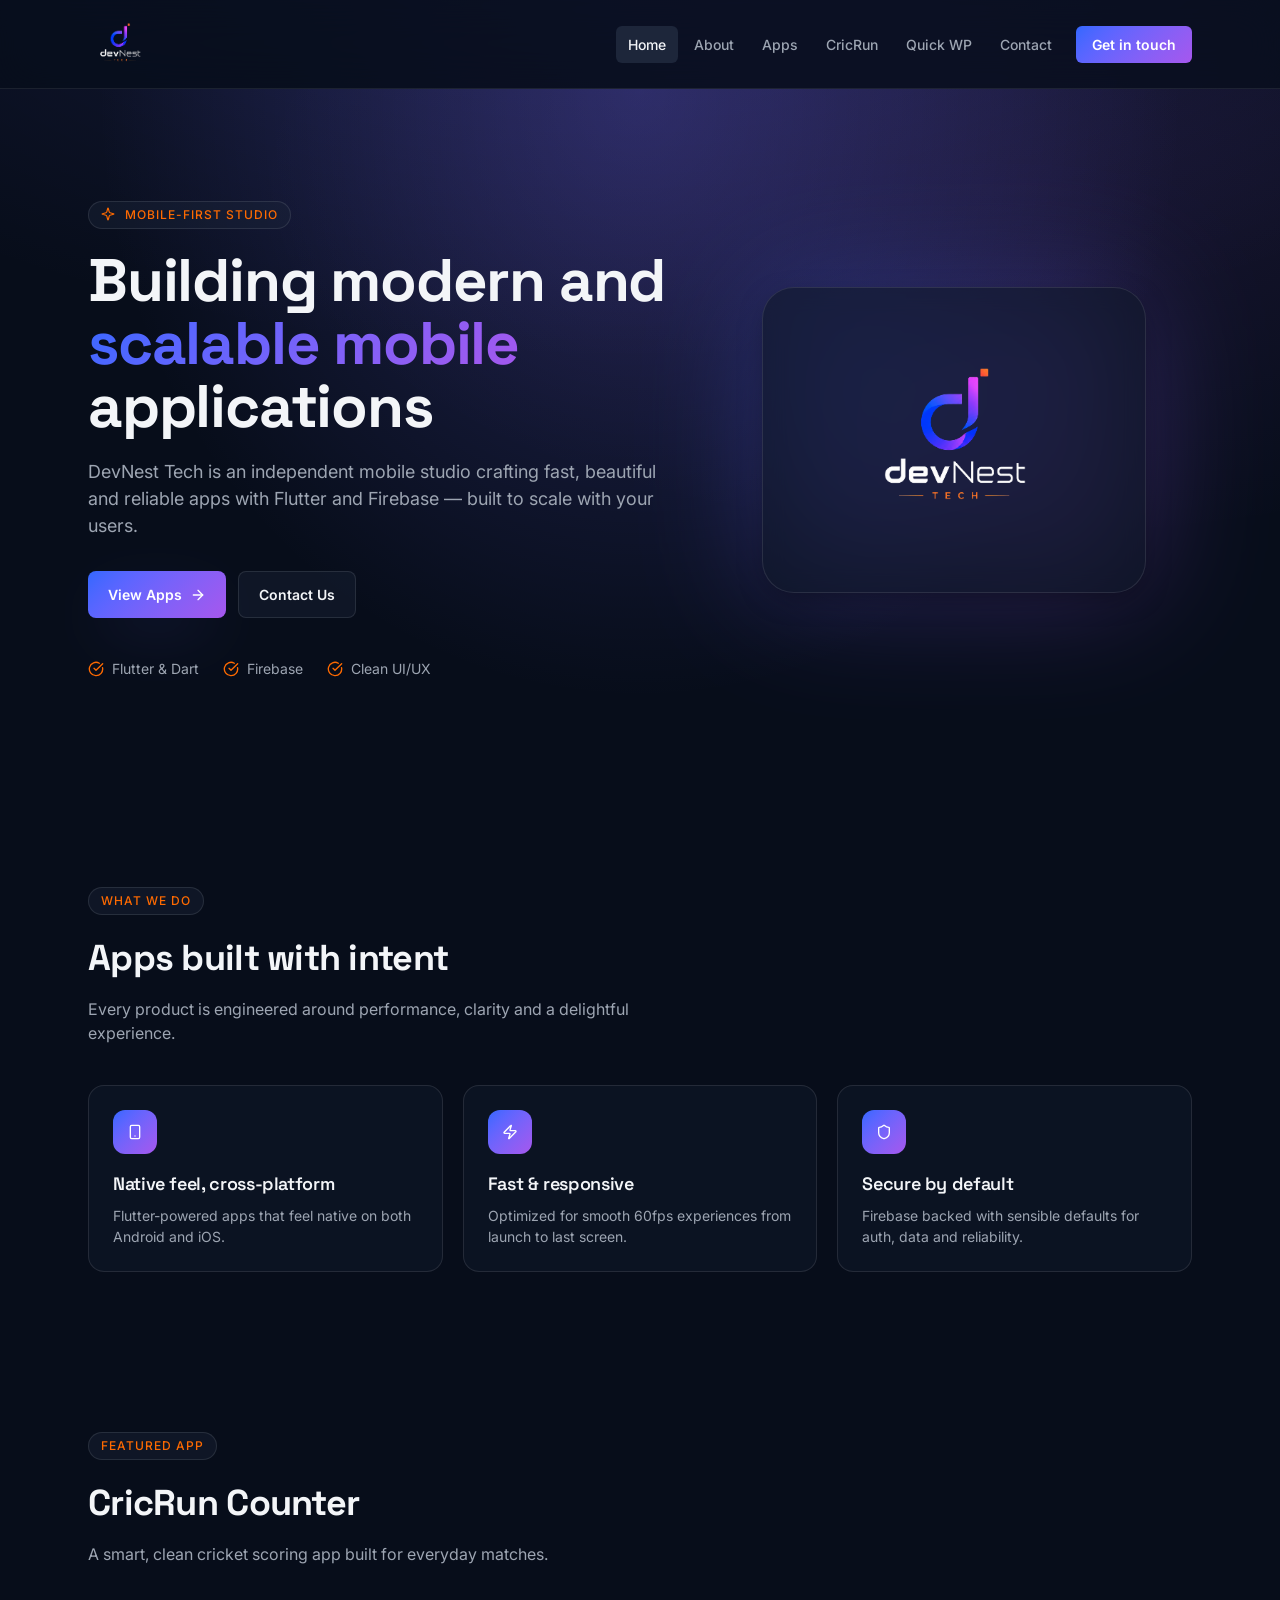
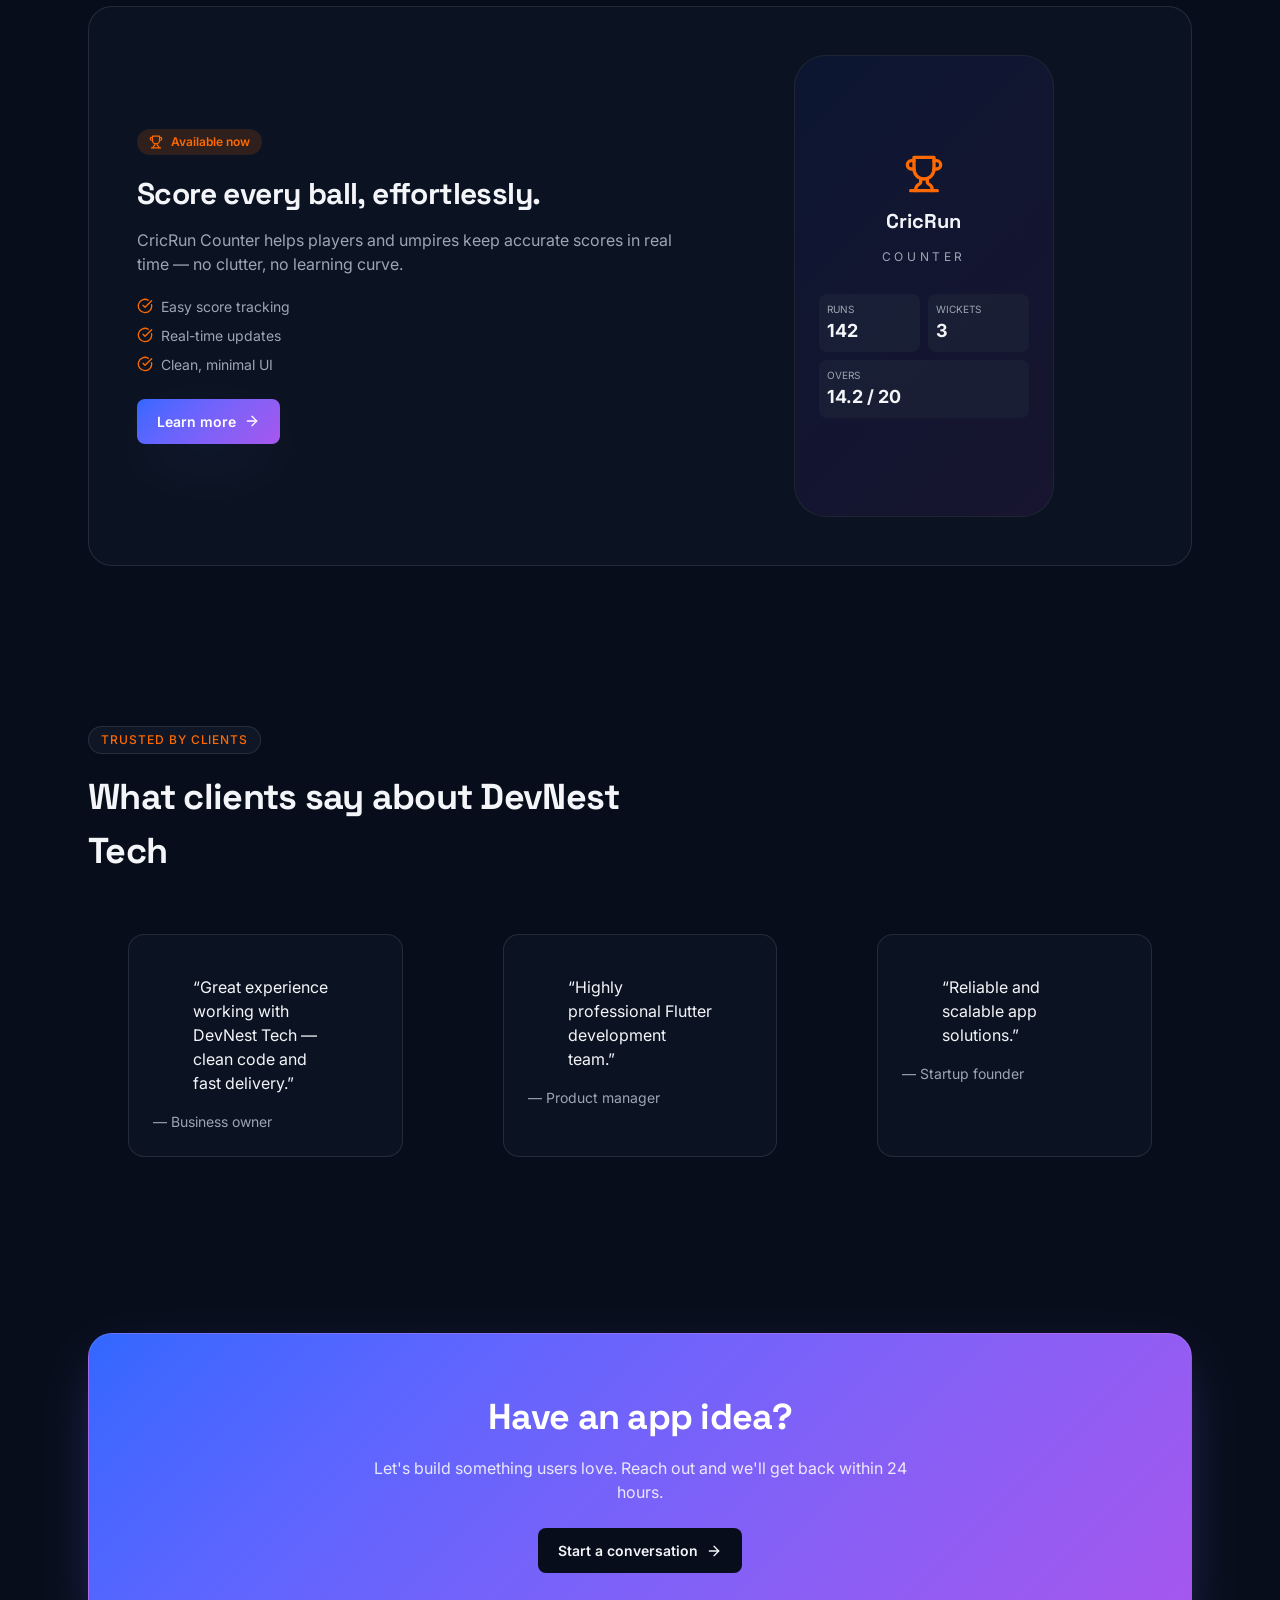
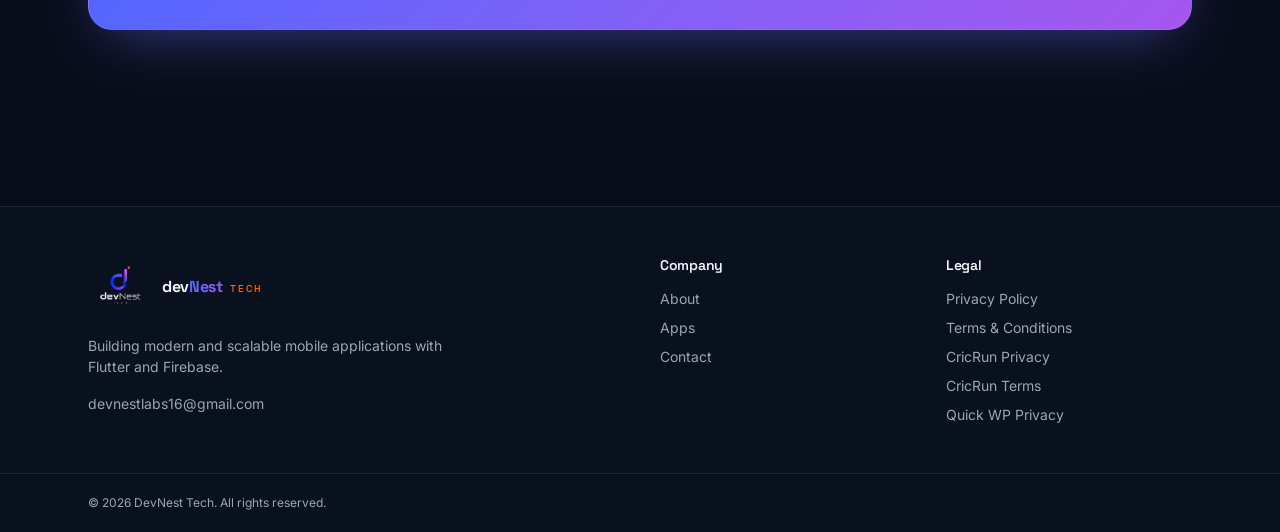
==== commit 311d390c: "quick wp integration complete" ====
--- a/index.html
+++ b/index.html
@@ -34,6 +34,7 @@
           <a href="about.html" data-href="/about" class="nav-link">About</a>
           <a href="apps.html" data-href="/apps" class="nav-link">Apps</a>
           <a href="cricrun-counter.html" data-href="/cricrun-counter" class="nav-link">CricRun</a>
+          <a href="quick-wp.html" data-href="/quick-wp" class="nav-link">Quick WP</a>
           <a href="contact.html" data-href="/contact" class="nav-link">Contact</a>
           <a href="contact.html" class="nav-cta">Get in touch</a>
         </nav>
@@ -57,6 +58,7 @@
           <a href="about.html" data-href="/about" class="nav-link">About</a>
           <a href="apps.html" data-href="/apps" class="nav-link">Apps</a>
           <a href="cricrun-counter.html" data-href="/cricrun-counter" class="nav-link">CricRun</a>
+          <a href="quick-wp.html" data-href="/quick-wp" class="nav-link">Quick WP</a>
           <a href="contact.html" data-href="/contact" class="nav-link">Contact</a>
         </nav>
       </div>
@@ -316,6 +318,7 @@
             <li><a href="terms.html">Terms &amp; Conditions</a></li>
             <li><a href="cricrun-counter-privacy.html">CricRun Privacy</a></li>
             <li><a href="cricrun-counter-terms.html">CricRun Terms</a></li>
+            <li><a href="quick-wp-privacy.html">Quick WP Privacy</a></li>
           </ul>
         </div>
       </div>
--- a/css/style.css
+++ b/css/style.css
@@ -1158,6 +1158,110 @@
   box-shadow: var(--shadow-card);
 }
 
+/* ==========================================================================
+   Screenshot gallery (real app screenshots in device frames)
+   ========================================================================== */
+.screenshot-gallery {
+  display: flex;
+  flex-wrap: wrap;
+  justify-content: center;
+  align-items: flex-end;
+  gap: 2rem 2.5rem;
+}
+
+.screenshot-item {
+  display: flex;
+  flex-direction: column;
+  align-items: center;
+  gap: 1.25rem;
+  width: 100%;
+  max-width: 15.5rem;
+}
+
+@media (min-width: 640px) {
+  .screenshot-item:first-child {
+    margin-bottom: 2rem;
+  }
+}
+
+.screenshot-frame {
+  position: relative;
+  width: 100%;
+  aspect-ratio: 9 / 19.5;
+  border-radius: 2.25rem;
+  padding: 0.55rem;
+  background: linear-gradient(160deg, oklch(0.32 0.05 265), oklch(0.16 0.03 265));
+  border: 1px solid var(--border);
+  box-shadow: var(--shadow-card);
+  transition: transform 0.25s ease;
+}
+
+.screenshot-frame:hover {
+  transform: translateY(-0.375rem);
+}
+
+.screenshot-frame__notch {
+  position: absolute;
+  top: 0.55rem;
+  left: 50%;
+  transform: translateX(-50%);
+  width: 34%;
+  height: 1.1rem;
+  border-radius: 0 0 0.9rem 0.9rem;
+  background: oklch(0.13 0.02 265);
+  z-index: 2;
+}
+
+.screenshot-frame__screen {
+  position: relative;
+  height: 100%;
+  width: 100%;
+  overflow: hidden;
+  border-radius: 1.75rem;
+  border: 1px solid oklch(0.4 0.02 265 / 0.4);
+  background-color: var(--background);
+}
+
+.screenshot-frame__screen img {
+  display: block;
+  width: 100%;
+  height: 100%;
+  object-fit: cover;
+  object-position: top center;
+}
+
+.screenshot-caption {
+  text-align: center;
+}
+
+.screenshot-caption__title {
+  font-size: 0.9375rem;
+  font-weight: 600;
+}
+
+.screenshot-caption__desc {
+  margin-top: 0.15rem;
+  font-size: 0.8125rem;
+  color: var(--muted-foreground);
+}
+
+.app-card__shots {
+  position: relative;
+  margin-top: 1.25rem;
+  display: flex;
+  gap: 0.5rem;
+}
+
+.app-card__shots img {
+  height: 6.5rem;
+  width: auto;
+  flex: 1;
+  border-radius: 0.625rem;
+  border: 1px solid var(--border);
+  object-fit: cover;
+  object-position: top center;
+}
+
 .legal-panel {
   border-radius: 1.5rem;
   border: 1px solid var(--border);
@@ -1408,4 +1512,156 @@
   .site-footer__bottom-inner {
     padding: 1.25rem 1.5rem;
   }
+}
+
+/* ==========================================================================
+   Quick WP page
+   ========================================================================== */
+.quickwp-hero__inner {
+  padding-bottom: 3rem;
+}
+
+@media (min-width: 640px) {
+  .quickwp-hero__inner {
+    padding-top: 6rem;
+  }
+}
+
+.quickwp-hero__grid {
+  display: grid;
+  align-items: center;
+  gap: 2.5rem;
+}
+
+@media (min-width: 768px) {
+  .quickwp-hero__grid {
+    grid-template-columns: 1.1fr 0.9fr;
+  }
+}
+
+.quickwp-hero h1 {
+  margin-top: 1.25rem;
+  font-size: 2.25rem;
+  font-weight: 700;
+  line-height: 1.1;
+}
+
+@media (min-width: 640px) {
+  .quickwp-hero h1 {
+    font-size: 3.75rem;
+  }
+}
+
+.quickwp-phone {
+  position: relative;
+  margin: 0 auto;
+  aspect-ratio: 9 / 16;
+  width: 100%;
+  max-width: 17.5rem;
+  overflow: hidden;
+  border-radius: 2rem;
+  border: 1px solid var(--border);
+  background-color: var(--background);
+  box-shadow: var(--shadow-card);
+}
+
+.quickwp-phone__tint {
+  position: absolute;
+  inset: 0;
+  background: linear-gradient(160deg, oklch(0.64 0.15 165), oklch(0.58 0.19 235));
+  opacity: 0.14;
+}
+
+.quickwp-phone__content {
+  position: relative;
+  display: flex;
+  height: 100%;
+  flex-direction: column;
+  align-items: center;
+  gap: 1.1rem;
+  padding: 2rem 1.25rem 1.5rem;
+  text-align: center;
+}
+
+.quickwp-phone__icon {
+  width: 3.5rem;
+  height: 3.5rem;
+  border-radius: 1rem;
+  overflow: hidden;
+  box-shadow: var(--shadow-card);
+}
+
+.quickwp-phone__icon img {
+  display: block;
+  width: 100%;
+  height: 100%;
+  object-fit: cover;
+}
+
+.quickwp-phone__title {
+  font-family: var(--font-display);
+  font-size: 1.15rem;
+  font-weight: 700;
+}
+
+.quickwp-phone__sub {
+  margin-top: -0.85rem;
+  font-size: 0.75rem;
+  color: var(--muted-foreground);
+}
+
+.quickwp-phone__field {
+  width: 100%;
+  border-radius: 0.75rem;
+  border: 1px solid var(--border);
+  background-color: oklch(0.27 0.04 265 / 0.6);
+  padding: 0.65rem 0.9rem;
+  font-size: 0.8125rem;
+  text-align: left;
+  color: var(--muted-foreground);
+}
+
+.quickwp-phone__chips {
+  display: flex;
+  flex-wrap: wrap;
+  justify-content: center;
+  gap: 0.4rem;
+}
+
+.quickwp-phone__chip {
+  border-radius: 9999px;
+  border: 1px solid var(--border);
+  background-color: oklch(0.27 0.04 265 / 0.6);
+  padding: 0.35rem 0.7rem;
+  font-size: 0.6875rem;
+  font-weight: 600;
+  color: var(--muted-foreground);
+}
+
+.quickwp-phone__cta {
+  margin-top: auto;
+  display: flex;
+  width: 100%;
+  align-items: center;
+  justify-content: center;
+  gap: 0.4rem;
+  border-radius: 0.75rem;
+  background: linear-gradient(135deg, oklch(0.64 0.15 165), oklch(0.56 0.17 175));
+  padding: 0.8rem;
+  font-size: 0.8125rem;
+  font-weight: 700;
+  color: white;
+}
+
+.step-num {
+  display: flex;
+  height: 2.25rem;
+  width: 2.25rem;
+  align-items: center;
+  justify-content: center;
+  border-radius: 9999px;
+  background: var(--gradient-brand);
+  font-size: 0.9375rem;
+  font-weight: 700;
+  color: var(--primary-foreground);
 }
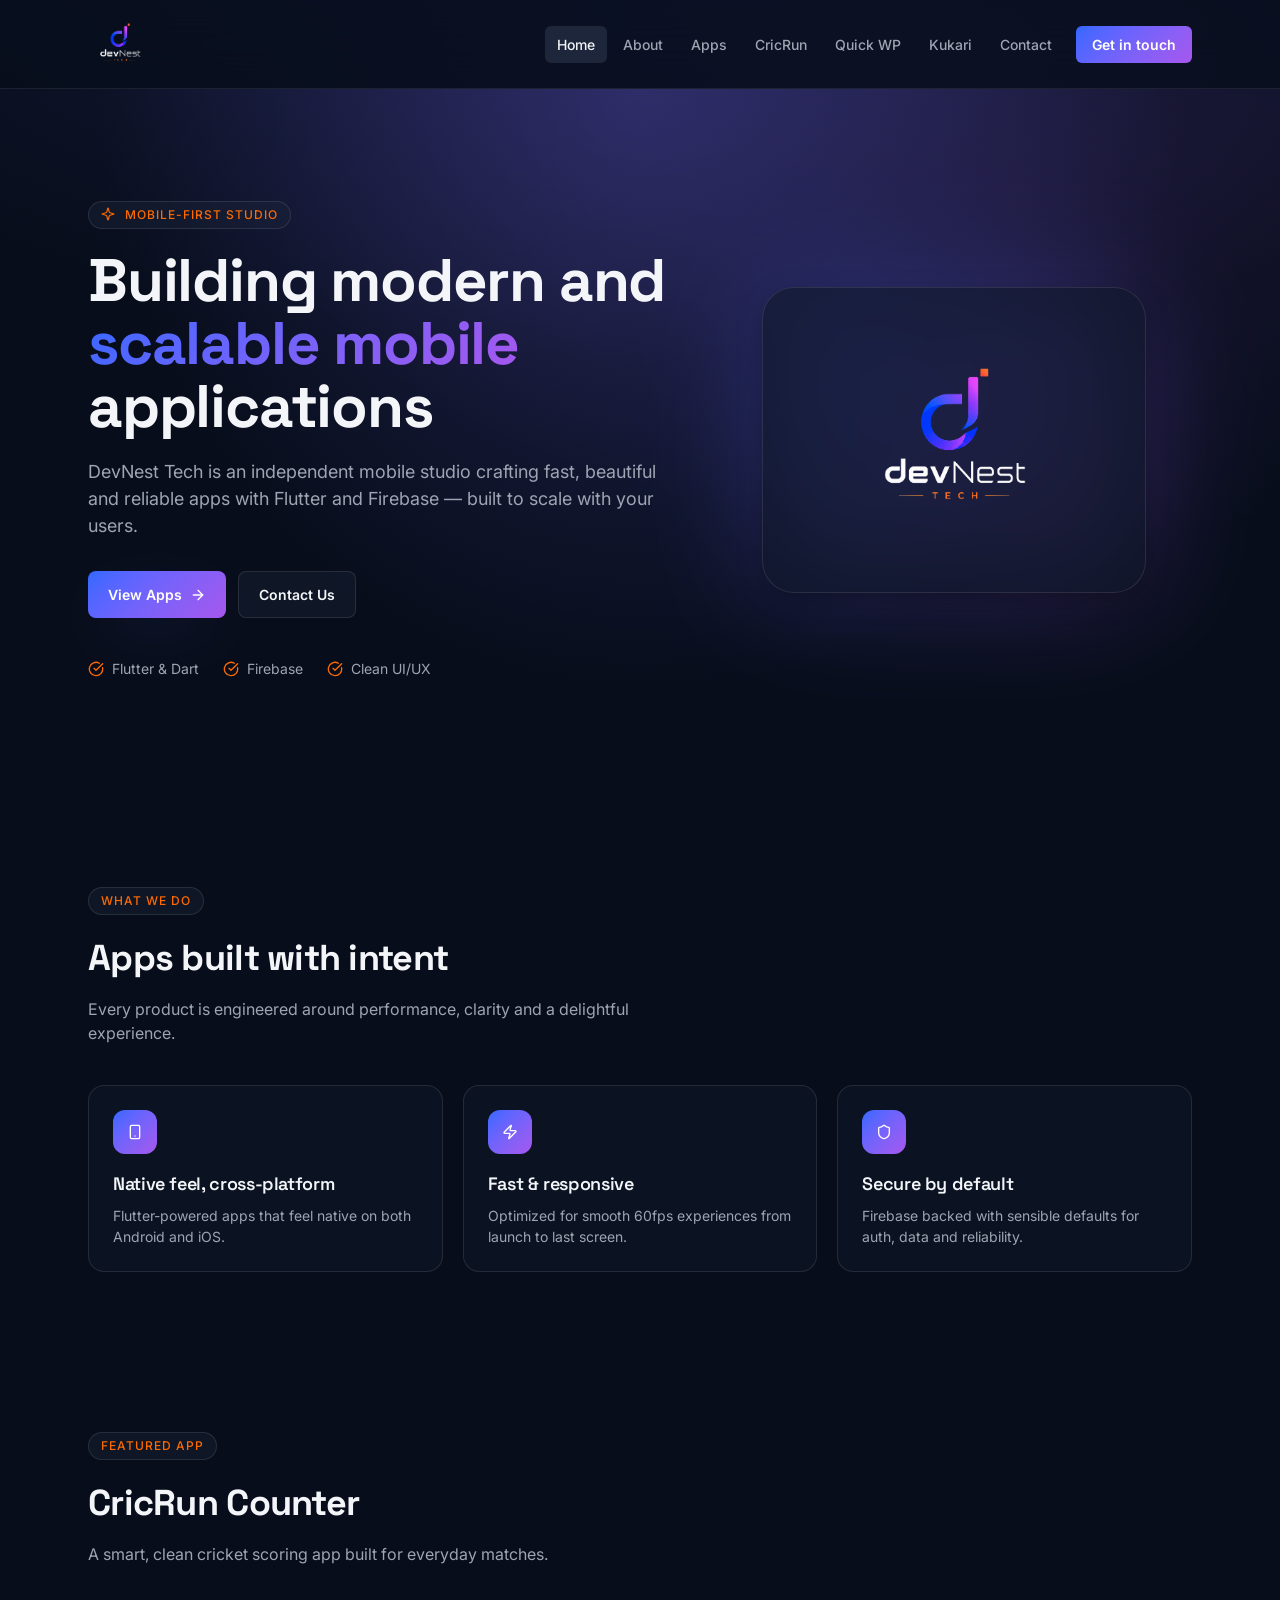
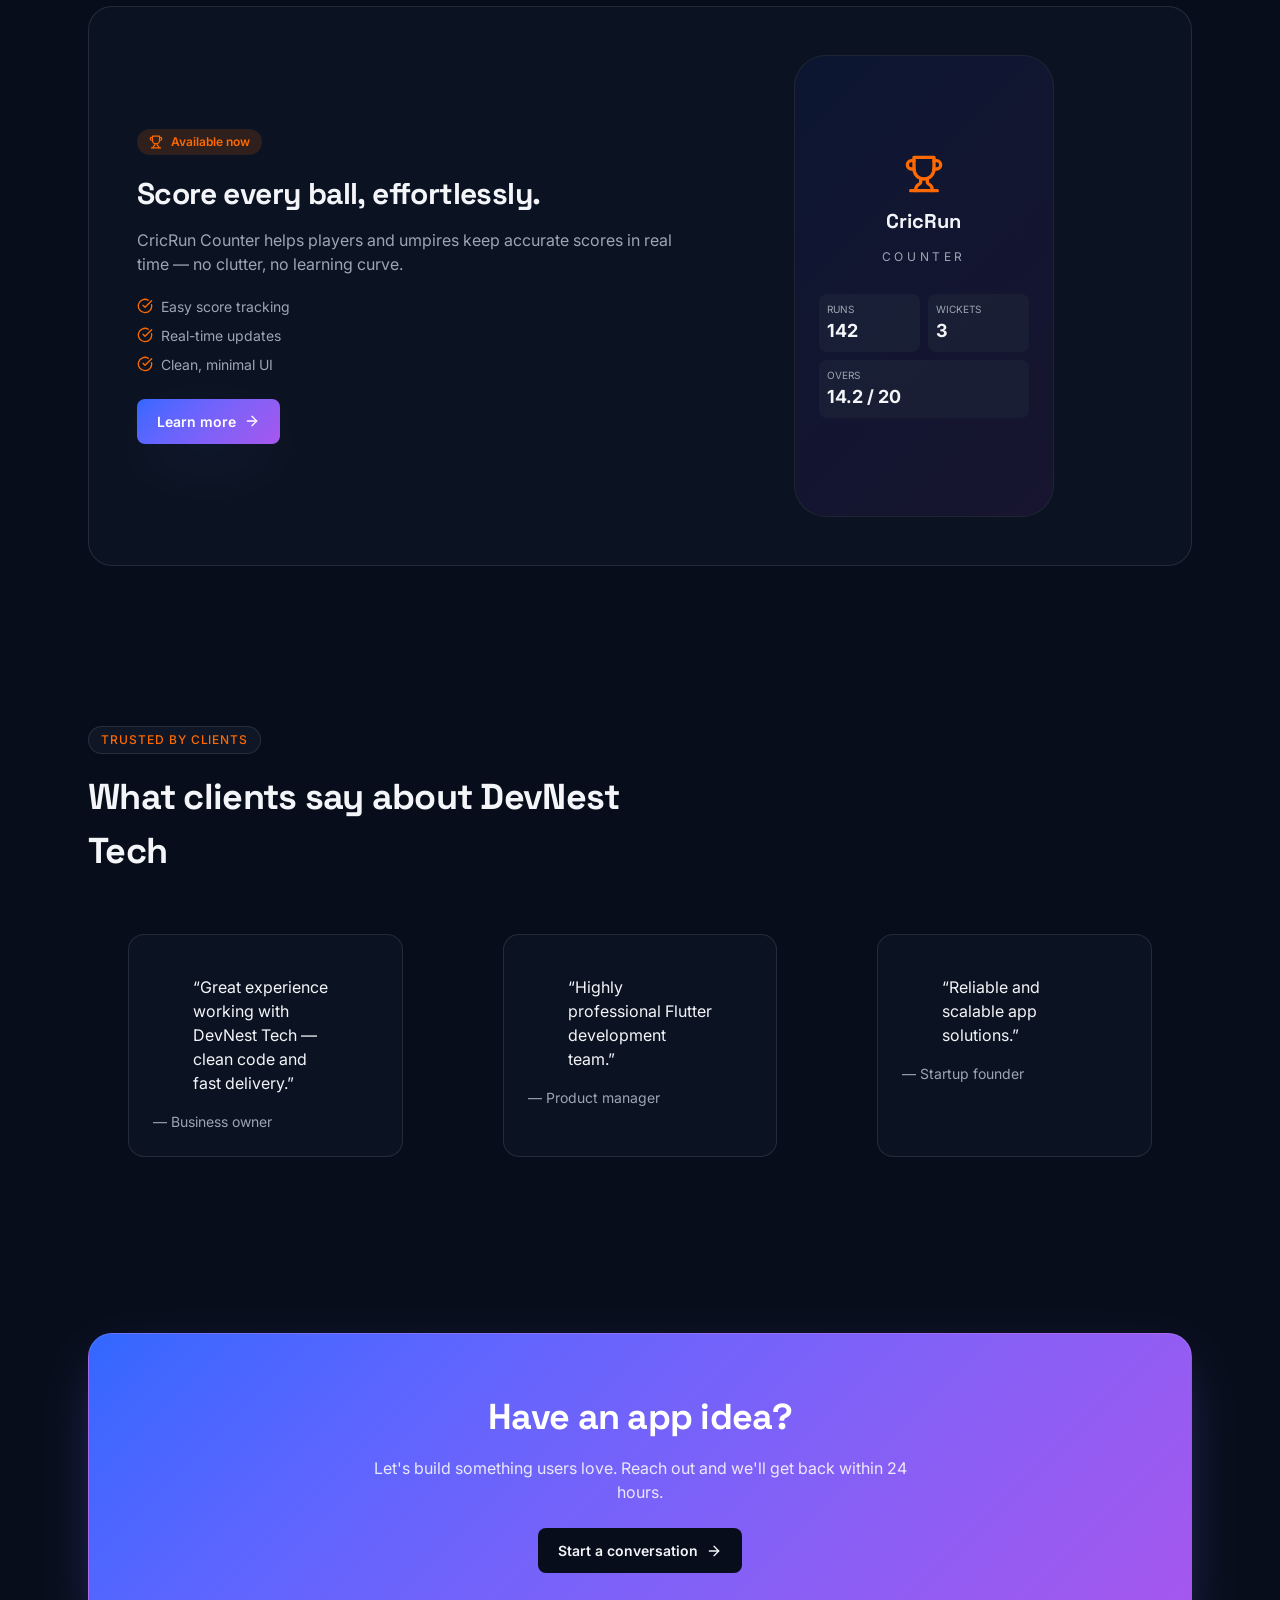
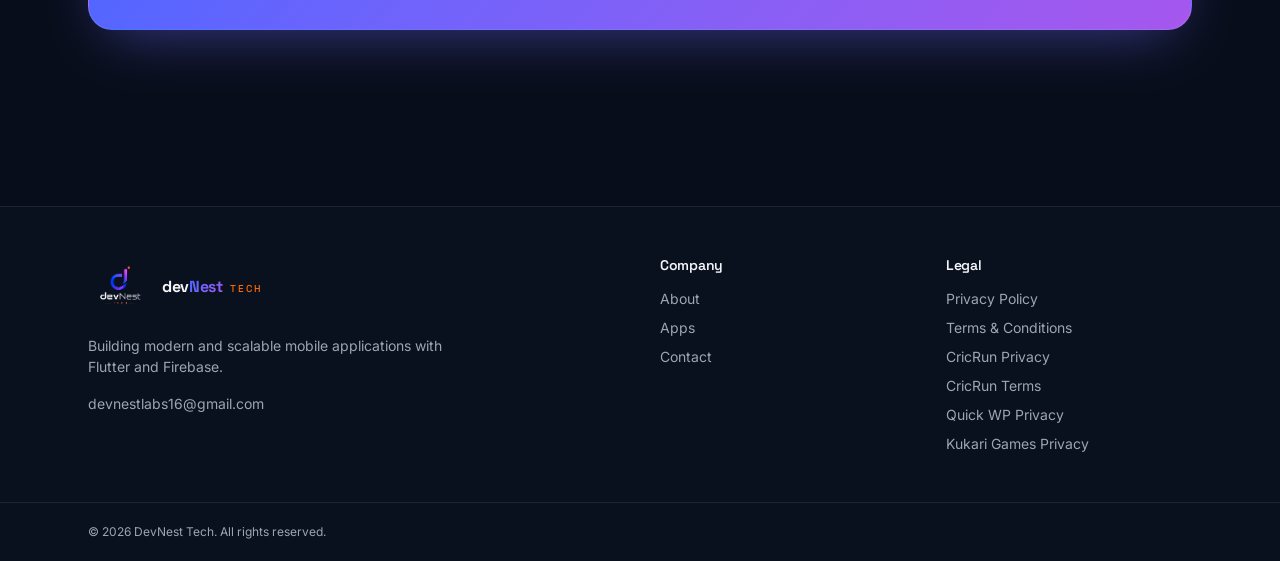
==== commit 77eb3128: "Add Kukari Games app page and privacy policy - kukari-games.html: app landing page - kukari-games-pr" ====
--- a/index.html
+++ b/index.html
@@ -35,6 +35,7 @@
           <a href="apps.html" data-href="/apps" class="nav-link">Apps</a>
           <a href="cricrun-counter.html" data-href="/cricrun-counter" class="nav-link">CricRun</a>
           <a href="quick-wp.html" data-href="/quick-wp" class="nav-link">Quick WP</a>
+          <a href="kukari-games.html" data-href="/kukari-games" class="nav-link">Kukari</a>
           <a href="contact.html" data-href="/contact" class="nav-link">Contact</a>
           <a href="contact.html" class="nav-cta">Get in touch</a>
         </nav>
@@ -59,6 +60,7 @@
           <a href="apps.html" data-href="/apps" class="nav-link">Apps</a>
           <a href="cricrun-counter.html" data-href="/cricrun-counter" class="nav-link">CricRun</a>
           <a href="quick-wp.html" data-href="/quick-wp" class="nav-link">Quick WP</a>
+          <a href="kukari-games.html" data-href="/kukari-games" class="nav-link">Kukari</a>
           <a href="contact.html" data-href="/contact" class="nav-link">Contact</a>
         </nav>
       </div>
@@ -319,6 +321,7 @@
             <li><a href="cricrun-counter-privacy.html">CricRun Privacy</a></li>
             <li><a href="cricrun-counter-terms.html">CricRun Terms</a></li>
             <li><a href="quick-wp-privacy.html">Quick WP Privacy</a></li>
+            <li><a href="kukari-games-privacy.html">Kukari Games Privacy</a></li>
           </ul>
         </div>
       </div>
--- a/css/style.css
+++ b/css/style.css
@@ -1664,4 +1664,40 @@
   font-size: 0.9375rem;
   font-weight: 700;
   color: var(--primary-foreground);
-}+}
+
+/* ==========================================================================
+   Kukari Games page
+   ========================================================================== */
+.kukari-phone {
+  margin: 0 auto;
+  width: 100%;
+  max-width: 17.5rem;
+  overflow: hidden;
+  border-radius: 2rem;
+  border: 1px solid var(--border);
+  background-color: var(--background);
+  box-shadow: var(--shadow-card);
+}
+
+.kukari-phone img {
+  display: block;
+  width: 100%;
+  height: auto;
+}
+
+.kukari-shots {
+  display: flex;
+  flex-wrap: wrap;
+  justify-content: center;
+  gap: 1.5rem;
+}
+
+.kukari-shots img {
+  width: 100%;
+  max-width: 15rem;
+  height: auto;
+  border-radius: 1.5rem;
+  border: 1px solid var(--border);
+  box-shadow: var(--shadow-card);
+}
